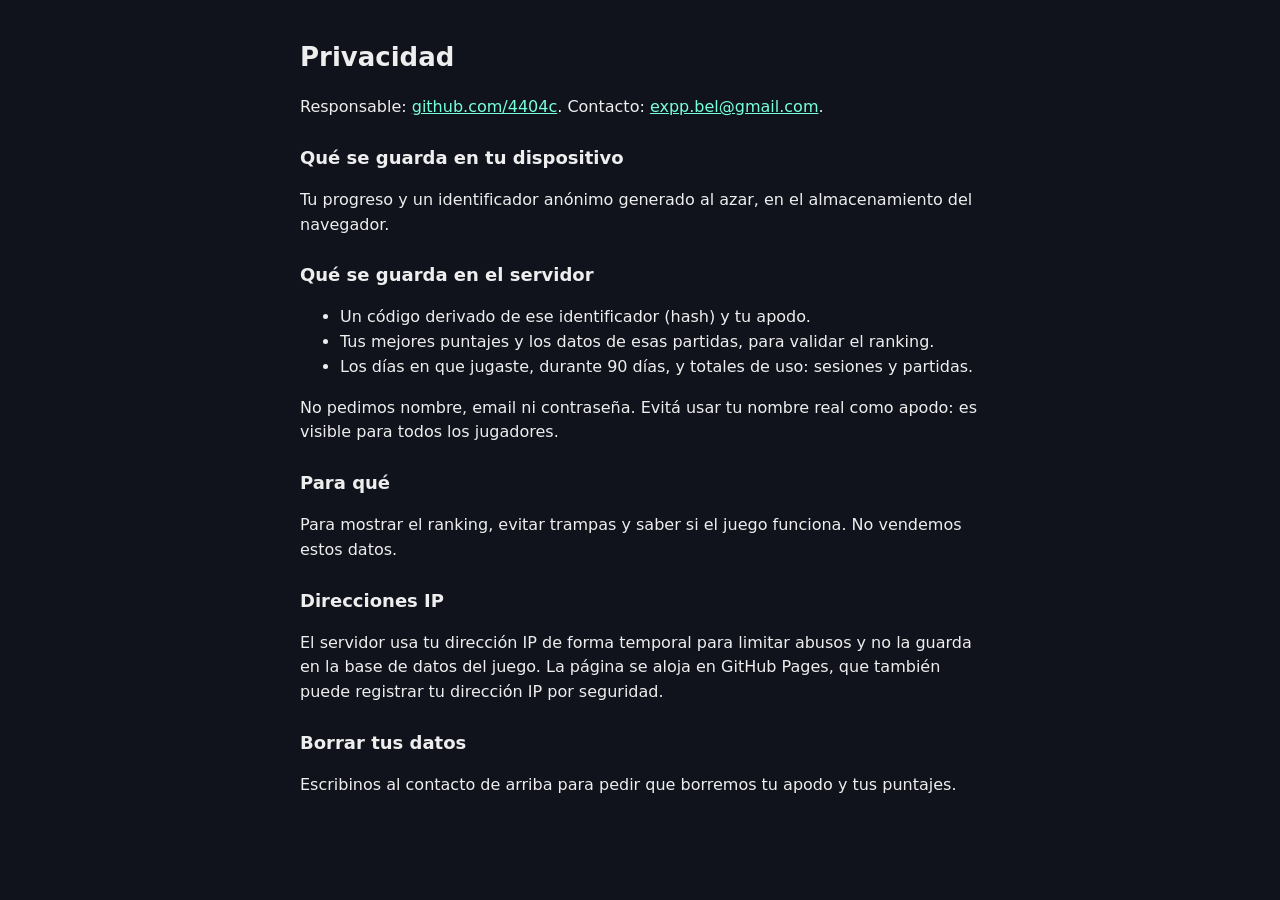
==== privacidad.html @ 7c23ed3c "Página de Pico Mina" ====
<!doctype html><html lang="es"><head><meta charset="utf-8"><meta name="viewport" content="width=device-width,initial-scale=1"><title>Privacidad · Pico Mina</title>
<style>body{max-width:680px;margin:0 auto;padding:20px 16px;font:16px/1.55 system-ui,sans-serif;background:#10131c;color:#eee}a{color:#7fd}h1{font-size:26px}h2{font-size:18px;margin-top:24px}</style></head><body>
<!-- BORRADOR: revisar con un profesional antes del lanzamiento. -->
<h1>Privacidad</h1>
<p>Responsable: <a href="https://github.com/4404c">github.com/4404c</a>. Contacto: <a href="mailto:expp.bel@gmail.com">expp.bel@gmail.com</a>.</p>
<h2>Qué se guarda en tu dispositivo</h2>
<p>Tu progreso y un identificador anónimo generado al azar, en el almacenamiento del navegador.</p>
<h2>Qué se guarda en el servidor</h2>
<ul><li>Un código derivado de ese identificador (hash) y tu apodo.</li><li>Tus mejores puntajes y los datos de esas partidas, para validar el ranking.</li><li>Los días en que jugaste, durante 90 días, y totales de uso: sesiones y partidas.</li></ul>
<p>No pedimos nombre, email ni contraseña. Evitá usar tu nombre real como apodo: es visible para todos los jugadores.</p>
<h2>Para qué</h2>
<p>Para mostrar el ranking, evitar trampas y saber si el juego funciona. No vendemos estos datos.</p>
<h2>Direcciones IP</h2>
<p>El servidor usa tu dirección IP de forma temporal para limitar abusos y no la guarda en la base de datos del juego. La página se aloja en GitHub Pages, que también puede registrar tu dirección IP por seguridad.</p>
<h2>Borrar tus datos</h2>
<p>Escribinos al contacto de arriba para pedir que borremos tu apodo y tus puntajes.</p>
</body></html>
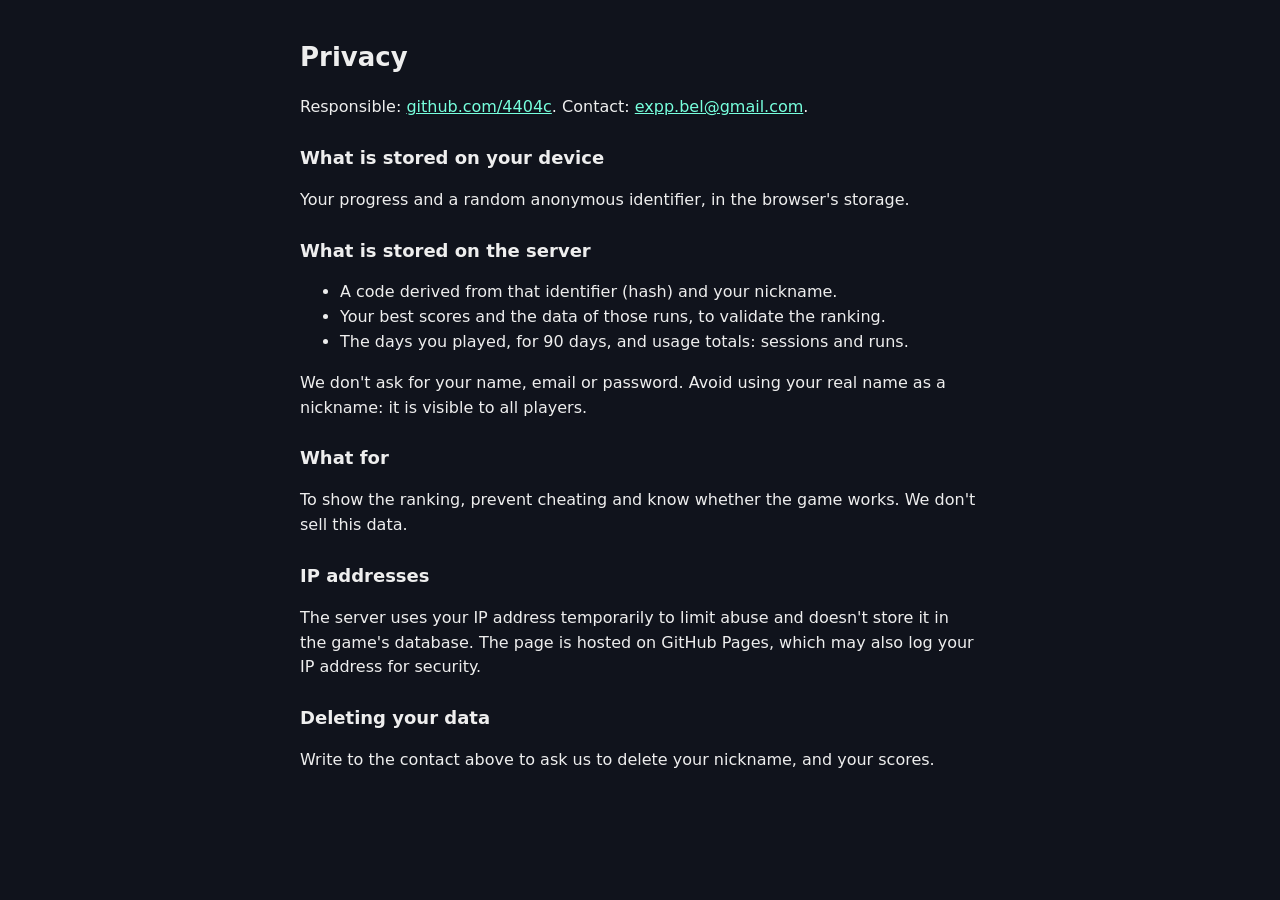
==== commit 4c432993: "Lo nuevo: ruletas, potenciadores y fondo nuevo" ====
--- a/privacidad.html
+++ b/privacidad.html
@@ -1,6 +1,7 @@
-<!doctype html><html lang="es"><head><meta charset="utf-8"><meta name="viewport" content="width=device-width,initial-scale=1"><title>Privacidad · Pico Mina</title>
+<!doctype html><html lang="es"><head><meta charset="utf-8"><meta name="viewport" content="width=device-width,initial-scale=1"><title>Privacidad · Pickfall</title>
 <style>body{max-width:680px;margin:0 auto;padding:20px 16px;font:16px/1.55 system-ui,sans-serif;background:#10131c;color:#eee}a{color:#7fd}h1{font-size:26px}h2{font-size:18px;margin-top:24px}</style></head><body>
 <!-- BORRADOR: revisar con un profesional antes del lanzamiento. -->
+<div lang="es">
 <h1>Privacidad</h1>
 <p>Responsable: <a href="https://github.com/4404c">github.com/4404c</a>. Contacto: <a href="mailto:expp.bel@gmail.com">expp.bel@gmail.com</a>.</p>
 <h2>Qué se guarda en tu dispositivo</h2>
@@ -13,5 +14,23 @@
 <h2>Direcciones IP</h2>
 <p>El servidor usa tu dirección IP de forma temporal para limitar abusos y no la guarda en la base de datos del juego. La página se aloja en GitHub Pages, que también puede registrar tu dirección IP por seguridad.</p>
 <h2>Borrar tus datos</h2>
-<p>Escribinos al contacto de arriba para pedir que borremos tu apodo y tus puntajes.</p>
+<p>Escribinos al contacto de arriba para pedir que borremos tu apodo, y tus puntajes.</p>
+</div>
+<div lang="en">
+<h1>Privacy</h1>
+<p>Responsible: <a href="https://github.com/4404c">github.com/4404c</a>. Contact: <a href="mailto:expp.bel@gmail.com">expp.bel@gmail.com</a>.</p>
+<h2>What is stored on your device</h2>
+<p>Your progress and a random anonymous identifier, in the browser's storage.</p>
+<h2>What is stored on the server</h2>
+<ul><li>A code derived from that identifier (hash) and your nickname.</li><li>Your best scores and the data of those runs, to validate the ranking.</li><li>The days you played, for 90 days, and usage totals: sessions and runs.</li></ul>
+<p>We don't ask for your name, email or password. Avoid using your real name as a nickname: it is visible to all players.</p>
+<h2>What for</h2>
+<p>To show the ranking, prevent cheating and know whether the game works. We don't sell this data.</p>
+<h2>IP addresses</h2>
+<p>The server uses your IP address temporarily to limit abuse and doesn't store it in the game's database. The page is hosted on GitHub Pages, which may also log your IP address for security.</p>
+<h2>Deleting your data</h2>
+<p>Write to the contact above to ask us to delete your nickname, and your scores.</p>
+</div>
+<!-- Muestra el idioma elegido en el juego (o el del navegador). Sin JavaScript se ven los dos. -->
+<script>(function(){var l;try{l=localStorage.getItem("picomina_lang")}catch(e){}if(l!="es"&&l!="en")l=/^es/i.test(navigator.language||"es")?"es":"en";document.documentElement.lang=l;document.title=(l=="en"?"Privacy":"Privacidad")+" · Pickfall";document.querySelector('div[lang="'+(l=="en"?"es":"en")+'"]').hidden=true})()</script>
 </body></html>
